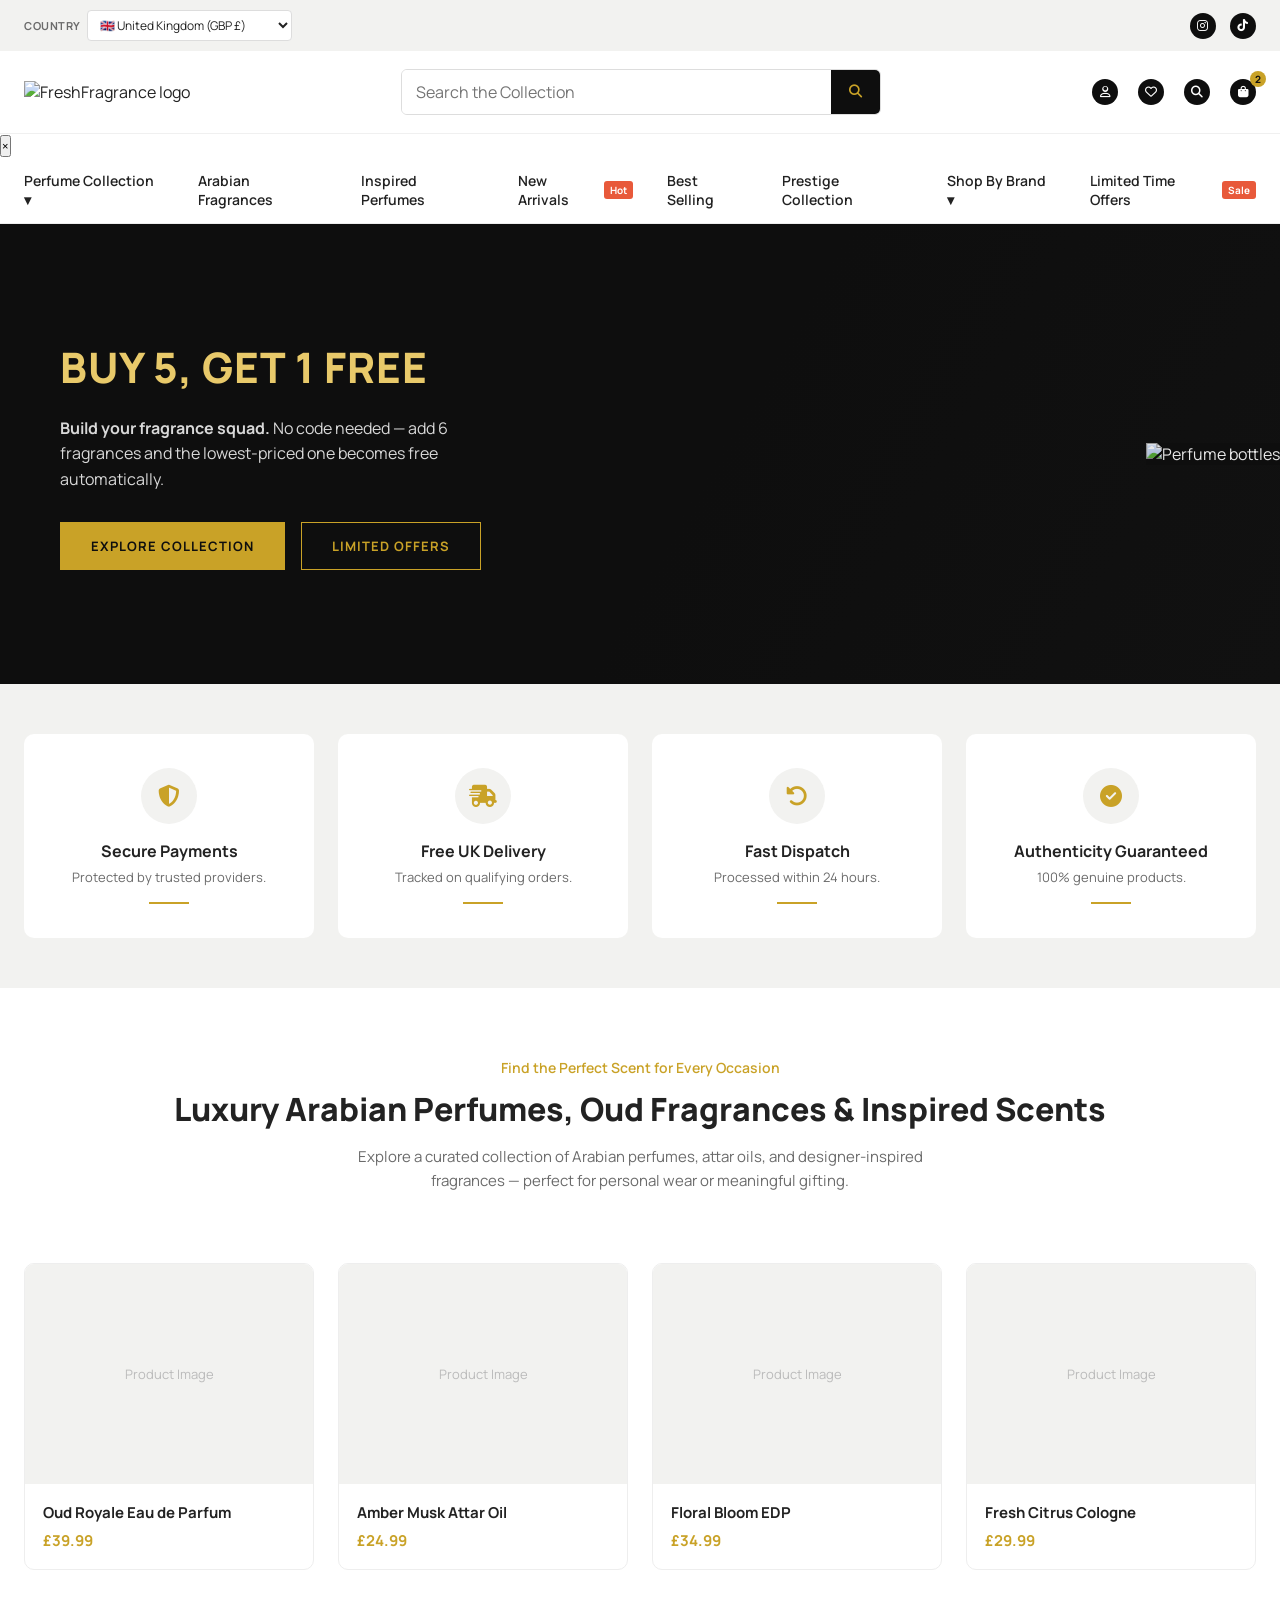
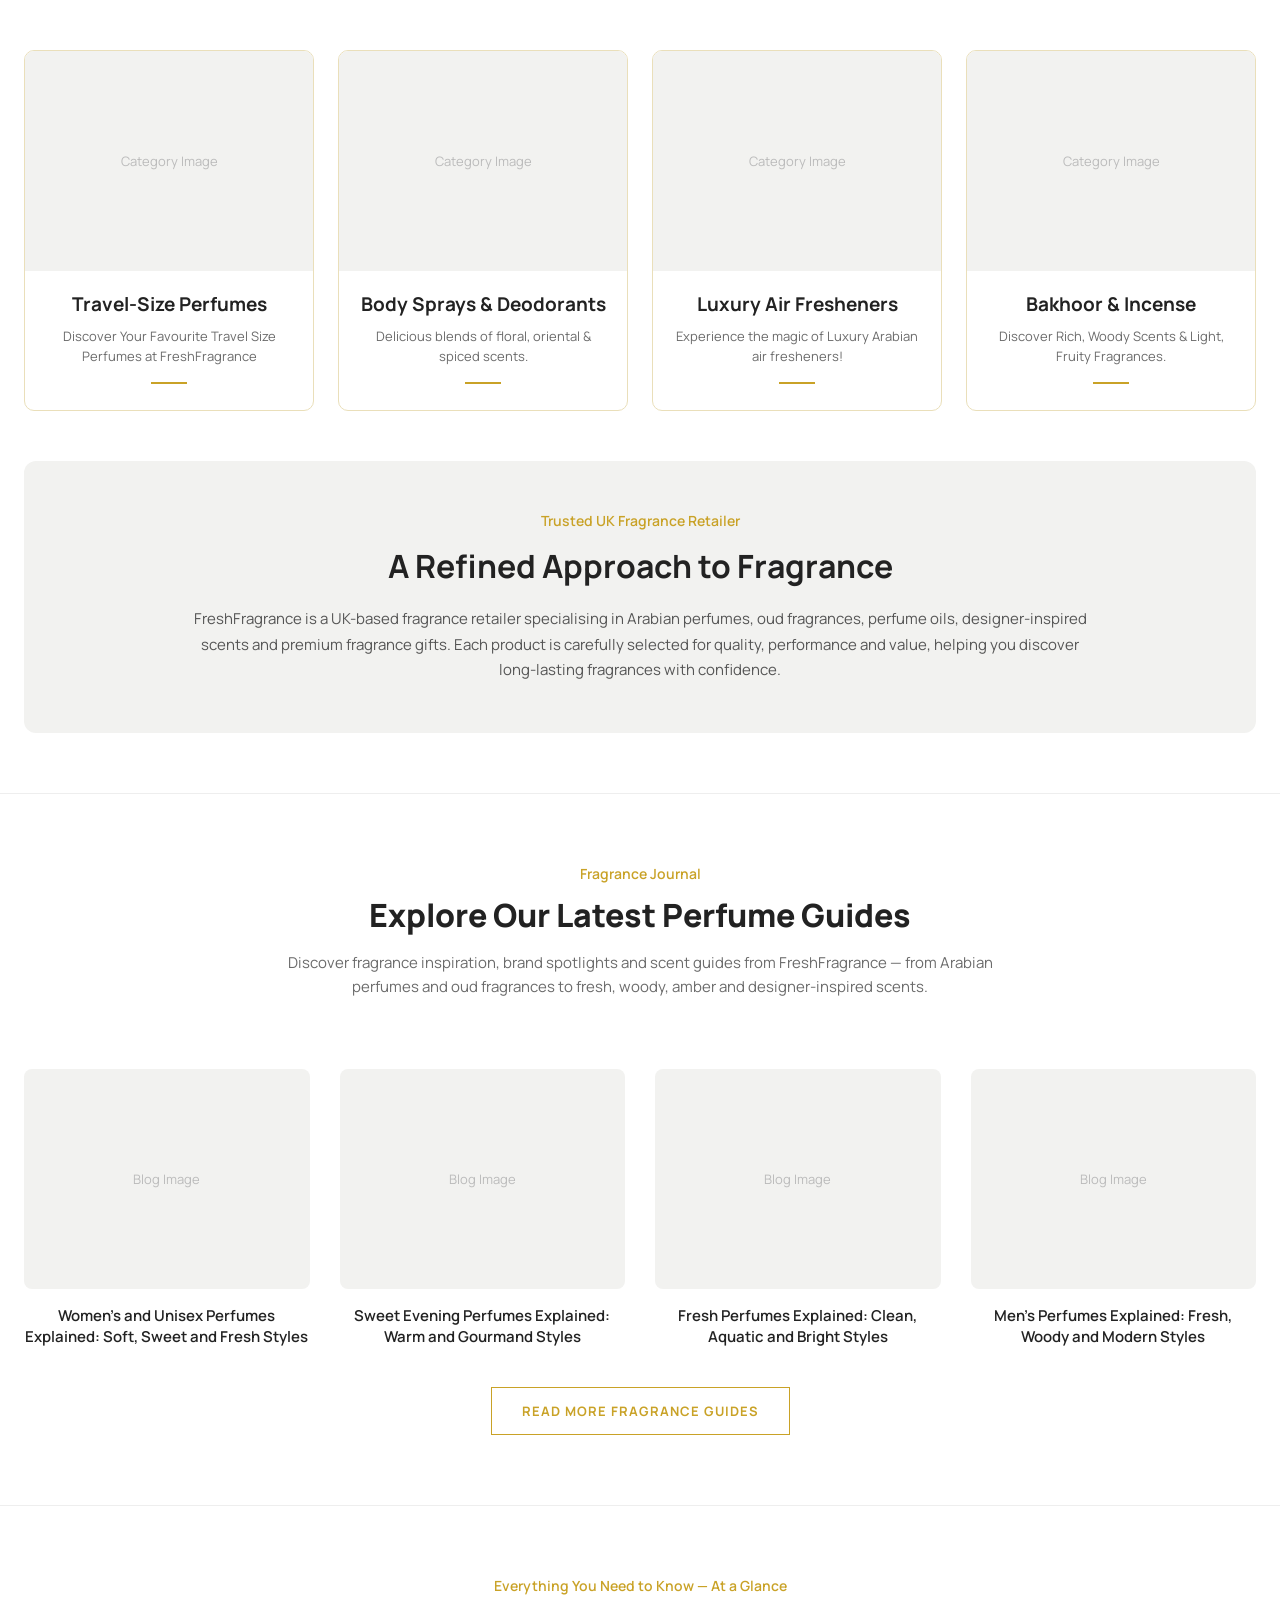
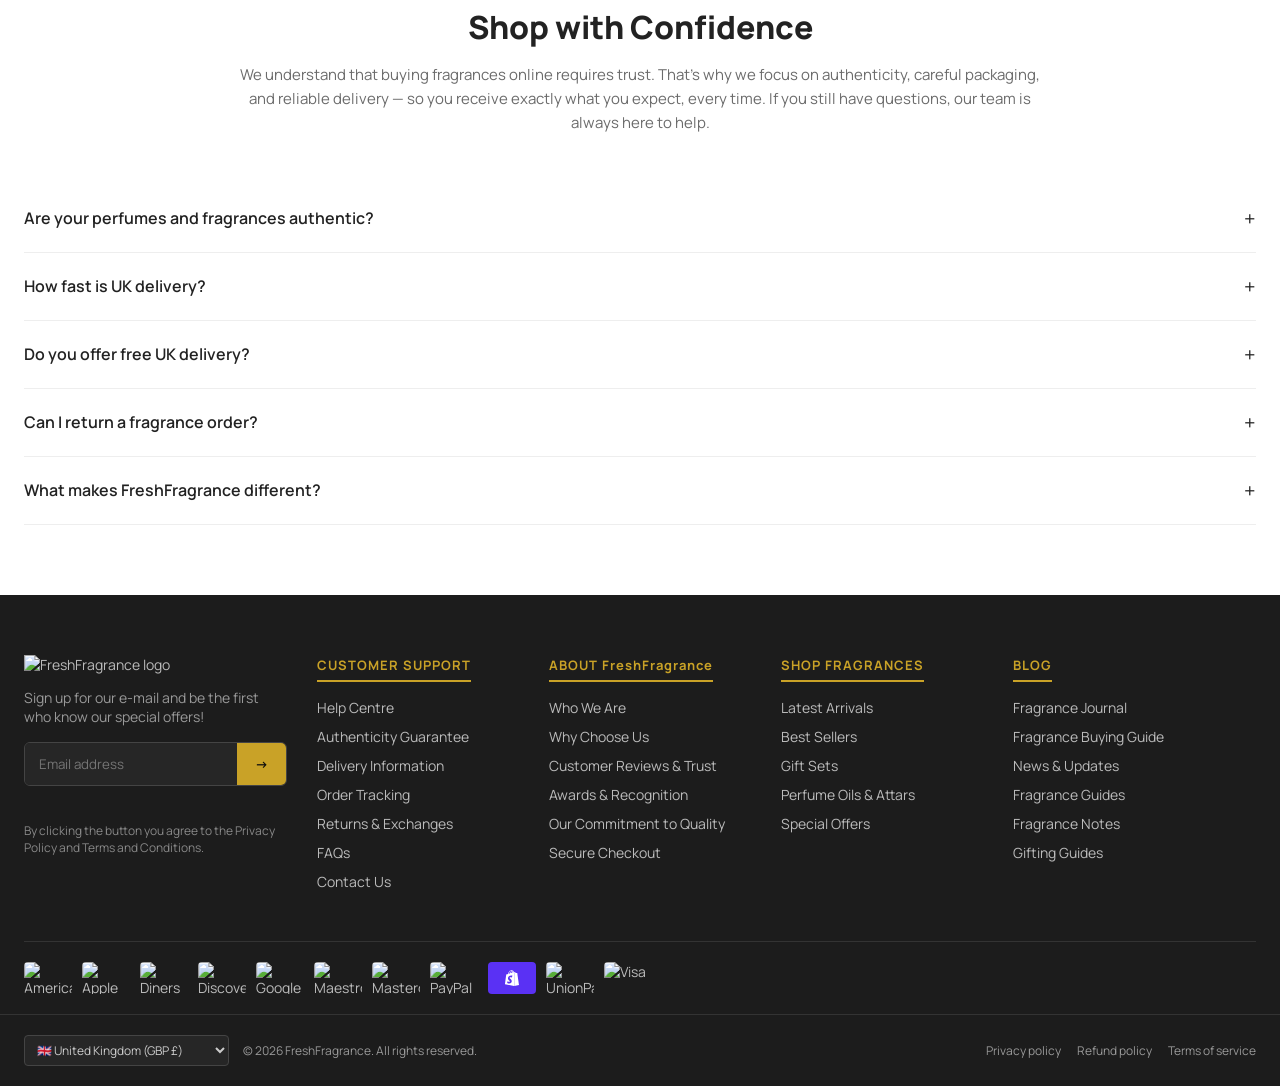
==== index.html @ ebf83e92 "Add files via upload" ====
<!doctype html>
<html lang="en">
    <head>
        <meta charset="UTF-8" />
        <meta name="viewport" content="width=device-width, initial-scale=1.0, maximum-scale=1.0, user-scalable=no" />
        <title>FreshFragrance | Luxury Perfumes</title>
        <link rel="preconnect" href="https://fonts.googleapis.com" />
        <link
            href="https://fonts.googleapis.com/css2?family=Manrope:wght@400;500;600;700;800&display=swap"
            rel="stylesheet"
        />
        <link rel="stylesheet" href="https://cdnjs.cloudflare.com/ajax/libs/font-awesome/6.5.2/css/all.min.css" />
        <style>
            :root {
                --gold: #c9a227;
                --gold-light: #e8c96a;
                --black: #0e0e0e;
                --dark: #1a1a1a;
                --grey-bg: #f2f2f0;
                --text-dark: #222;
                --text-muted: #6b6b6b;
                --white: #ffffff;
            }

            * {
                box-sizing: border-box;
                margin: 0;
                padding: 0;
            }

            html {
                scroll-behavior: smooth;
            }
            body {
                font-family: "Manrope", sans-serif;
                color: var(--text-dark);
                background: var(--white);
                overflow-x: hidden;
                opacity: 0;
                transition: opacity 0.35s ease;
            }
            body.page-loaded {
                opacity: 1;
            }

            a {
                text-decoration: none;
                color: inherit;
            }
            ul {
                list-style: none;
            }
            img {
                max-width: 100%;
                display: block;
            }
            button {
                font-family: inherit;
                cursor: pointer;
            }

            .container {
                max-width: 1300px;
                margin: 0 auto;
                padding: 0 24px;
            }

            .topbar {
                background: var(--grey-bg);
                font-size: 12px;
                letter-spacing: 0.5px;
                color: var(--text-muted);
            }
            .topbar-inner {
                display: flex;
                justify-content: space-between;
                align-items: center;
                padding: 10px 24px;
                max-width: 1300px;
                margin: 0 auto;
                gap: 16px;
                flex-wrap: wrap;
            }
            .topbar-left,
            .topbar-right {
                display: flex;
                align-items: center;
                gap: 16px;
            }
            .select-wrap {
                position: relative;
                display: flex;
                align-items: center;
                gap: 6px;
            }
            .select-wrap span.label {
                font-weight: 700;
                letter-spacing: 0.5px;
                color: var(--text-muted);
                font-size: 11px;
            }
            .topbar select {
                background: var(--white);
                border: 1px solid #ddd;
                border-radius: 4px;
                color: var(--text-dark);
                font-family: inherit;
                font-size: 12px;
                padding: 5px 8px;
                cursor: pointer;
            }
            .social-icons {
                display: flex;
                gap: 14px;
            }
            .social-icons span {
                width: 26px;
                height: 26px;
                border-radius: 50%;
                background: var(--black);
                color: var(--white);
                display: flex;
                align-items: center;
                justify-content: center;
                font-size: 12px;
            }

            header {
                border-bottom: 1px solid #eee;
                background: var(--white);
                position: relative;
                z-index: 50;
            }
            .header-inner {
                display: flex;
                align-items: center;
                justify-content: space-between;
                padding: 18px 24px;
                max-width: 1300px;
                margin: 0 auto;
                gap: 20px;
            }
            .logo {
                display: inline-flex;
                align-items: center;
                gap: 12px;
                text-decoration: none;
            }
            .logo img {
                max-height: 52px;
                width: auto;
                display: block;
            }
            .logo span {
                font-size: 11px;
                letter-spacing: 4px;
                color: var(--gold);
                font-weight: 600;
                margin-top: 4px;
            }

            .search-bar {
                flex: 1;
                max-width: 480px;
                display: flex;
                align-items: center;
                border: 1px solid #ddd;
                border-radius: 6px;
                overflow: hidden;
                transition:
                    box-shadow 0.25s ease,
                    border-color 0.25s ease;
            }
            .search-bar:hover,
            .search-bar:focus-within {
                box-shadow: 0 14px 32px rgba(0, 0, 0, 0.08);
                border-color: rgba(201, 162, 39, 0.3);
            }
            .search-bar input {
                flex: 1;
                border: none;
                outline: none;
                padding: 11px 14px;
                font-family: inherit;
                font-size: 16px;
                transition:
                    background 0.25s ease,
                    color 0.25s ease;
            }
            .search-bar button {
                background: var(--black);
                border: none;
                color: var(--gold);
                padding: 0 18px;
                display: flex;
                align-items: center;
                justify-content: center;
                align-self: stretch;
                transition:
                    background 0.2s ease,
                    transform 0.2s ease;
            }
            .search-bar button:hover {
                background: #262626;
                transform: translateY(-1px);
            }

            .header-icons {
                display: flex;
                align-items: center;
                gap: 20px;
                font-size: 18px;
            }

            .icon-search-mobile {
                display: none;
            }
            .mobile-tabbar {
                display: none;
            }
            .header-icons a {
                position: relative;
            }
            .cart-count {
                position: absolute;
                top: -8px;
                right: -10px;
                background: var(--gold);
                color: var(--black);
                font-size: 10px;
                font-weight: 700;
                width: 16px;
                height: 16px;
                border-radius: 50%;
                display: flex;
                align-items: center;
                justify-content: center;
            }

            .menu-toggle {
                display: none;
                background: none;
                border: none;
                font-size: 24px;
            }

            nav.main-nav {
                border-top: 1px solid #f0f0f0;
                position: relative;
            }
            .nav-inner {
                display: flex;
                justify-content: center;
                gap: 34px;
                padding: 14px 24px;
                max-width: 1300px;
                margin: 0 auto;
                font-size: 14px;
                font-weight: 600;
            }
            .nav-inner li {
                position: relative;
            }
            .nav-inner a {
                display: flex;
                align-items: center;
                gap: 4px;
                color: var(--text-dark);
                transition: color 0.2s;
            }
            .nav-inner a:hover,
            .nav-inner li.active > a {
                color: var(--gold);
            }
            .badge {
                background: #e8593a;
                color: #fff;
                font-size: 10px;
                padding: 2px 6px;
                border-radius: 3px;
                font-weight: 700;
            }

            .mega-menu {
                position: absolute;
                top: 100%;
                left: 50%;
                transform: translateX(-50%) translateY(10px);
                background: var(--white);
                box-shadow: 0 20px 40px rgba(0, 0, 0, 0.12);
                padding: 36px 40px;
                gap: 60px;
                width: 800px;
                max-width: 90vw;
                z-index: 100;
                opacity: 0;
                visibility: hidden;
                pointer-events: none;
                transition:
                    opacity 0.25s ease,
                    transform 0.25s ease,
                    visibility 0.25s ease;
                display: flex;
            }
            .has-mega:hover .mega-menu {
                opacity: 1;
                visibility: visible;
                pointer-events: auto;
                transform: translateX(-50%) translateY(0);
            }
            .mega-col h4 {
                font-size: 12px;
                letter-spacing: 1px;
                color: var(--gold);
                margin-bottom: 14px;
                border-bottom: 2px solid var(--gold);
                display: inline-block;
                padding-bottom: 6px;
            }
            .mega-col li {
                margin-bottom: 10px;
            }
            .mega-col a {
                font-weight: 500;
                font-size: 14px;
                color: var(--text-dark);
            }
            .mega-col a:hover {
                color: var(--gold);
            }

            .hero {
                background: linear-gradient(120deg, var(--black) 55%, #111 100%);
                color: var(--white);
                display: flex;
                align-items: center;
                justify-content: space-between;
                overflow: hidden;
                min-height: 460px;
            }
            .hero-content {
                padding: 60px;
                max-width: 560px;
            }
            .hero-content h1 {
                font-size: 42px;
                font-weight: 800;
                color: var(--gold-light);
                margin-bottom: 20px;
                letter-spacing: 1px;
            }
            .hero-content p {
                font-size: 16px;
                color: #d8d8d8;
                margin-bottom: 30px;
                line-height: 1.6;
            }
            .hero-buttons {
                display: flex;
                gap: 16px;
                flex-wrap: wrap;
            }
            .btn {
                padding: 14px 30px;
                border: 1px solid var(--gold);
                color: var(--gold);
                font-weight: 700;
                font-size: 13px;
                letter-spacing: 1px;
                background: transparent;
                transition: all 0.25s;
            }
            .btn:hover {
                background: var(--gold);
                color: var(--black);
            }
            .btn.filled {
                background: var(--gold);
                color: var(--black);
            }
            .btn.filled:hover {
                background: var(--gold-light);
            }

            .hero-image {
                height: 100%;
                max-width: 50%;
                background: var(--black);
            }
            .hero-image img {
                height: 100%;
                width: 100%;
                object-fit: cover;
                opacity: 0.9;
                transition:
                    transform 0.45s ease,
                    opacity 0.35s ease,
                    filter 0.35s ease;
            }
            .hero-image:hover img {
                transform: scale(1.03);
                opacity: 1;
                filter: saturate(1.05);
            }

            .reveal-item {
                opacity: 0;
                transform: translateY(18px);
                transition:
                    opacity 0.6s ease,
                    transform 0.6s ease;
            }
            .reveal-item.reveal-visible {
                opacity: 1;
                transform: translateY(0);
            }

            .features {
                background: var(--grey-bg);
                padding: 50px 0;
            }
            .features-grid {
                display: grid;
                grid-template-columns: repeat(4, 1fr);
                gap: 24px;
            }
            .feature-card {
                background: var(--white);
                border-radius: 10px;
                text-align: center;
                padding: 34px 20px;
            }
            .feature-icon {
                width: 56px;
                height: 56px;
                border-radius: 50%;
                background: var(--grey-bg);
                display: flex;
                align-items: center;
                justify-content: center;
                margin: 0 auto 16px;
                font-size: 22px;
                color: var(--gold);
            }
            .feature-card h3 {
                font-size: 16px;
                margin-bottom: 6px;
                font-weight: 700;
            }
            .feature-card p {
                font-size: 13px;
                color: var(--text-muted);
            }
            .feature-line {
                width: 40px;
                height: 2px;
                background: var(--gold);
                margin: 16px auto 0;
            }

            .collection-intro {
                text-align: center;
                padding: 70px 24px 30px;
            }
            .collection-intro .eyebrow {
                color: var(--gold);
                font-weight: 600;
                font-size: 14px;
                margin-bottom: 10px;
                display: block;
            }
            .collection-intro h2 {
                font-size: 32px;
                font-weight: 800;
                margin-bottom: 14px;
            }
            .collection-intro p {
                color: var(--text-muted);
                max-width: 600px;
                margin: 0 auto;
                font-size: 15px;
                line-height: 1.6;
            }

            .product-grid {
                display: grid;
                grid-template-columns: repeat(4, 1fr);
                gap: 24px;
                padding: 40px 24px 80px;
                max-width: 1300px;
                margin: 0 auto;
            }
            .product-card {
                border: 1px solid #eee;
                border-radius: 10px;
                overflow: hidden;
                transition: box-shadow 0.25s;
            }
            .product-card:hover {
                box-shadow: 0 10px 30px rgba(0, 0, 0, 0.08);
            }
            .product-img {
                background: var(--grey-bg);
                height: 220px;
                display: flex;
                align-items: center;
                justify-content: center;
                color: #bbb;
                font-size: 13px;
            }
            .product-info {
                padding: 18px;
            }
            .product-info h4 {
                font-size: 15px;
                margin-bottom: 6px;
            }
            .product-price {
                color: var(--gold);
                font-weight: 700;
                font-size: 15px;
            }

            .category-grid {
                display: grid;
                grid-template-columns: repeat(4, 1fr);
                gap: 24px;
                padding: 0 24px 50px;
                max-width: 1300px;
                margin: 0 auto;
            }
            .category-card {
                border: 1px solid #eadfba;
                border-radius: 10px;
                overflow: hidden;
                text-align: center;
                padding-bottom: 26px;
                transition: box-shadow 0.25s;
            }
            .category-card:hover {
                box-shadow: 0 10px 30px rgba(0, 0, 0, 0.08);
            }
            .category-img {
                background: var(--grey-bg);
                height: 220px;
                display: flex;
                align-items: center;
                justify-content: center;
                color: #bbb;
                font-size: 13px;
                margin-bottom: 20px;
            }
            .category-card h3 {
                font-size: 19px;
                margin-bottom: 10px;
            }
            .category-card p {
                font-size: 13px;
                color: var(--text-muted);
                padding: 0 20px;
                line-height: 1.5;
            }
            .category-line {
                width: 36px;
                height: 2px;
                background: var(--gold);
                margin: 16px auto 0;
            }

            .refined {
                background: var(--grey-bg);
                border-radius: 12px;
                text-align: center;
                padding: 50px 40px;
                max-width: 1300px;
                margin: 0 auto 60px;
            }
            .refined .eyebrow {
                color: var(--gold);
                font-weight: 600;
                font-size: 14px;
                margin-bottom: 14px;
                display: block;
            }
            .refined h2 {
                font-size: 32px;
                font-weight: 700;
                margin-bottom: 18px;
            }
            .refined p {
                max-width: 900px;
                margin: 0 auto;
                color: #555;
                line-height: 1.7;
                font-size: 15px;
            }

            .journal {
                text-align: center;
                padding: 70px 24px 30px;
                border-top: 1px solid #eee;
            }
            .journal .eyebrow {
                color: var(--gold);
                font-weight: 600;
                font-size: 14px;
                margin-bottom: 10px;
                display: block;
            }
            .journal h2 {
                font-size: 32px;
                font-weight: 800;
                margin-bottom: 14px;
            }
            .journal > p {
                color: var(--text-muted);
                max-width: 750px;
                margin: 0 auto 40px;
                font-size: 15px;
                line-height: 1.6;
            }

            .journal-grid {
                display: grid;
                grid-template-columns: repeat(4, 1fr);
                gap: 30px;
                max-width: 1300px;
                margin: 0 auto;
                padding: 0 24px 20px;
            }
            .journal-card {
                text-align: center;
            }
            .journal-img {
                background: var(--grey-bg);
                height: 220px;
                border-radius: 8px;
                display: flex;
                align-items: center;
                justify-content: center;
                color: #bbb;
                font-size: 13px;
                margin-bottom: 16px;
            }
            .journal-card h4 {
                font-size: 15px;
                font-weight: 600;
                line-height: 1.4;
            }

            .journal-cta {
                text-align: center;
                padding: 20px 24px 70px;
            }

            .confidence {
                text-align: center;
                padding: 70px 24px 20px;
                border-top: 1px solid #eee;
            }
            .confidence .eyebrow {
                color: var(--gold);
                font-weight: 600;
                font-size: 14px;
                margin-bottom: 10px;
                display: block;
            }
            .confidence h2 {
                font-size: 32px;
                font-weight: 800;
                margin-bottom: 14px;
            }
            .confidence > p {
                color: var(--text-muted);
                max-width: 800px;
                margin: 0 auto 30px;
                font-size: 15px;
                line-height: 1.6;
            }

            .faq {
                max-width: 1300px;
                margin: 0 auto;
                padding: 0 24px 70px;
            }
            .faq-item {
                border-bottom: 1px solid #eee;
            }
            .faq-question {
                width: 100%;
                background: none;
                border: none;
                text-align: left;
                padding: 20px 0;
                font-size: 16px;
                font-weight: 600;
                display: flex;
                justify-content: space-between;
                align-items: center;
                color: var(--text-dark);
            }
            .faq-item.open .faq-question {
                color: var(--gold);
            }
            .faq-question .icon {
                font-size: 20px;
                font-weight: 400;
                transition: transform 0.2s;
            }
            .faq-item.open .faq-question .icon {
                transform: rotate(45deg);
            }
            .faq-answer {
                max-height: 0;
                overflow: hidden;
                transition: max-height 0.3s ease;
                font-size: 14px;
                color: #555;
                line-height: 1.6;
            }
            .faq-answer p {
                padding-bottom: 20px;
            }

            footer {
                background: #1c1c1c;
                color: #bbb;
                padding: 60px 0 0;
                font-size: 14px;
            }
            .footer-grid {
                display: grid;
                grid-template-columns: 1.3fr 1fr 1fr 1fr 1.2fr;
                gap: 30px;
                padding-bottom: 40px;
            }
            .footer-grid h4 {
                color: var(--gold);
                font-size: 13px;
                margin-bottom: 16px;
                letter-spacing: 1px;
                border-bottom: 2px solid var(--gold);
                display: inline-block;
                padding-bottom: 6px;
            }
            .footer-grid li {
                margin-bottom: 10px;
            }
            .footer-grid a:hover {
                color: var(--gold-light);
            }

            .newsletter-form {
                display: flex;
                border: 1px solid #444;
                border-radius: 6px;
                overflow: hidden;
                margin: 16px 0 10px;
            }
            .newsletter-form input {
                flex: 1;
                border: none;
                background: #262626;
                color: #fff;
                padding: 12px 14px;
                font-family: inherit;
                outline: none;
            }
            .newsletter-form button {
                background: var(--gold);
                border: none;
                color: var(--black);
                padding: 0 18px;
                font-weight: 700;
            }
            .newsletter-msg {
                font-size: 12px;
                min-height: 16px;
                margin-bottom: 10px;
            }
            .newsletter-msg.success {
                color: #7ed08a;
            }
            .newsletter-msg.error {
                color: #e8593a;
            }
            .footer-fine {
                font-size: 12px;
                color: #888;
            }
            .footer-fine a {
                color: #aaa;
            }

            .payment-row {
                display: flex;
                gap: 10px;
                flex-wrap: wrap;
                padding: 20px 0;
                border-top: 1px solid #333;
            }
            .pay-chip {
                width: 52px;
                height: 34px;
                border-radius: 6px;
                display: flex;
                align-items: center;
                justify-content: center;
                font-size: 18px;
                font-weight: 800;
                overflow: hidden;
                position: relative;
                transition: transform 0.2s ease;
            }
            .pay-chip:hover {
                transform: translateY(-2px);
            }
            .unionpay-chip {
                font-size: 9px;
                font-weight: 800;
                color: #00447c;
                letter-spacing: 0.3px;
            }
            .shop-chip {
                font-size: 9px;
                color: #fff;
                font-weight: 700;
                flex-direction: column;
                gap: 1px;
            }
            .shop-chip::after {
                content: "shop";
                font-size: 8px;
                color: #fff;
            }
            .maestro-chip {
                position: relative;
            }
            .maestro-chip::before,
            .maestro-chip::after {
                content: "";
                position: absolute;
                width: 18px;
                height: 18px;
                border-radius: 50%;
            }
            .maestro-chip::before {
                background: #eb001b;
                left: 13px;
            }
            .maestro-chip::after {
                background: #0099df;
                left: 21px;
                mix-blend-mode: multiply;
            }

            .footer-bottom {
                border-top: 1px solid #333;
                padding: 20px 24px;
                display: flex;
                flex-wrap: wrap;
                gap: 16px;
                justify-content: space-between;
                align-items: center;
                font-size: 12px;
                color: #999;
            }
            .footer-bottom-left {
                display: flex;
                gap: 14px;
                align-items: center;
                flex-wrap: wrap;
            }
            .footer-bottom select {
                background: #262626;
                color: #ccc;
                border: 1px solid #444;
                border-radius: 4px;
                padding: 5px 8px;
                font-family: inherit;
                font-size: 12px;
            }
            .footer-bottom-right {
                display: flex;
                gap: 16px;
                flex-wrap: wrap;
            }

            @media (max-width: 960px) {
                .features-grid {
                    grid-template-columns: repeat(2, 1fr);
                }
                .product-grid,
                .category-grid,
                .journal-grid {
                    grid-template-columns: repeat(2, 1fr);
                }
                .footer-grid {
                    grid-template-columns: repeat(2, 1fr);
                }
                .hero {
                    flex-direction: column;
                    min-height: auto;
                }
                .hero-content {
                    padding: 40px 24px;
                    max-width: 100%;
                }
                .hero-image {
                    max-width: 100%;
                    width: 100%;
                }
                .hero-image img {
                    height: 260px;
                }
            }

            @media (max-width: 1150px) {
                .nav-inner {
                    display: none;
                }
                .menu-toggle {
                    display: block;
                    position: relative;
                    z-index: 160;
                }
                .mega-menu {
                    display: none !important;
                }

                nav.main-nav {
                    position: fixed;
                    inset: 0;
                    z-index: 150;
                    background: rgba(255, 255, 255, 0.98);
                    backdrop-filter: blur(14px);
                    border-top: none;
                    opacity: 0;
                    visibility: hidden;
                    pointer-events: none;
                    transform: translateX(100%);
                    transition: opacity 0.25s ease, transform 0.25s ease, visibility 0.25s ease;
                    overflow-y: auto;
                    max-height: 100vh;
                }
                nav.main-nav.open {
                    opacity: 1;
                    visibility: visible;
                    pointer-events: auto;
                    transform: translateX(0);
                }
                body.nav-open .menu-toggle {
                    display: none;
                }

                .nav-close {
                    display: flex;
                    position: absolute;
                    top: 20px;
                    right: 20px;
                    width: 44px;
                    height: 44px;
                    border: 1px solid rgba(0, 0, 0, 0.12);
                    border-radius: 50%;
                    align-items: center;
                    justify-content: center;
                    background: var(--white);
                    font-size: 18px;
                    color: var(--text-dark);
                    cursor: pointer;
                    z-index: 160;
                    transition: transform 0.2s ease, box-shadow 0.2s ease;
                }
                .nav-close:hover {
                    transform: scale(1.05);
                    box-shadow: 0 10px 24px rgba(0, 0, 0, 0.08);
                }

                nav.main-nav.open .nav-inner {
                    display: flex;
                    flex-direction: column;
                    gap: 0;
                    text-align: left;
                    min-height: 100%;
                    padding: 80px 20px 20px;
                }
                nav.main-nav.open .nav-inner li {
                    width: 100%;
                    border-bottom: 1px solid #f0f0f0;
                    padding: 16px 0;
                }
                nav.main-nav.open .nav-inner a {
                    width: 100%;
                    padding: 14px 0;
                }
                nav.main-nav.open .has-mega.open .mega-menu {
                    display: flex !important;
                    position: static;
                    transform: none;
                    width: 100%;
                    max-width: 100%;
                    box-shadow: none;
                    padding: 10px 20px 24px;
                    flex-direction: column;
                    gap: 24px;
                }
            }

            @media (max-width: 768px) {
                .topbar {
                    display: none;
                }
                .search-bar {
                    display: none;
                }
                .nav-inner {
                    display: none;
                }
                .mega-menu {
                    display: none !important;
                }

                nav.main-nav.open .nav-inner {
                    display: flex;
                    flex-direction: column;
                    gap: 0;
                    text-align: left;
                }
                nav.main-nav.open .nav-inner li {
                    width: 100%;
                    border-bottom: 1px solid #f0f0f0;
                    padding: 12px 0;
                }
                .hero-content h1 {
                    font-size: 30px;
                }

                .menu-toggle {
                    order: -1;
                    flex: 1;
                    display: flex;
                    justify-content: flex-start;
                }
                .logo {
                    order: 0;
                    text-align: center;
                }
                .header-icons {
                    order: 1;
                    flex: 1;
                    justify-content: flex-end;
                }
                .icon-account,
                .icon-wishlist,
                .icon-cart {
                    display: none;
                }
                .icon-search-mobile {
                    display: inline-flex;
                }

                body {
                    padding-bottom: 0;
                }
                .tab-item {
                    flex: 1;
                    display: flex;
                    flex-direction: column;
                    align-items: center;
                    gap: 4px;
                    font-size: 10px;
                    font-weight: 600;
                    color: var(--text-muted);
                }
                .tab-item i {
                    font-size: 18px;
                }
                .tab-item.active {
                    color: var(--gold);
                }
            }

            @media (max-width: 520px) {
                body {
                    padding-bottom: 94px;
                }
                .mobile-tabbar {
                    display: flex;
                    position: fixed;
                    left: 0;
                    right: 0;
                    bottom: 0;
                    z-index: 200;
                    background: var(--white);
                    border-top: 1px solid #eee;
                    padding: 8px 0 calc(8px + env(safe-area-inset-bottom));
                    box-shadow: 0 -4px 16px rgba(0, 0, 0, 0.06);
                }
                .tab-item {
                    flex: 1;
                    display: flex;
                    flex-direction: column;
                    align-items: center;
                    gap: 4px;
                    font-size: 10px;
                    font-weight: 600;
                    color: var(--text-muted);
                }
                .tab-item i {
                    font-size: 18px;
                }
                .tab-item.active {
                    color: var(--gold);
                }
                .features-grid,
                .product-grid,
                .category-grid,
                .journal-grid,
                .footer-grid {
                    grid-template-columns: 1fr;
                }
                .hero-buttons {
                    flex-direction: column;
                }
                .btn {
                    width: 100%;
                    text-align: center;
                }
                .footer-bottom {
                    flex-direction: column;
                    align-items: flex-start;
                }
            }

            .btn {
                transition:
                    all 0.25s ease,
                    transform 0.15s ease;
            }
            .btn:hover {
                transform: translateY(-2px);
            }
            .btn:active {
                transform: translateY(0) scale(0.97);
            }

            .product-card,
            .category-card,
            .feature-card {
                transition:
                    transform 0.3s ease,
                    box-shadow 0.3s ease;
            }
            .product-card:hover,
            .category-card:hover {
                transform: translateY(-6px);
                box-shadow: 0 16px 34px rgba(0, 0, 0, 0.1);
            }
            .feature-card:hover {
                transform: translateY(-4px);
            }
            .feature-icon {
                transition:
                    transform 0.3s ease,
                    background 0.3s ease;
            }
            .feature-card:hover .feature-icon {
                transform: scale(1.1);
                background: #f5ecd2;
            }

            .product-img,
            .category-img,
            .journal-img {
                transition: filter 0.3s ease;
                overflow: hidden;
            }
            .product-card:hover .product-img,
            .category-card:hover .category-img,
            .journal-card:hover .journal-img {
                filter: brightness(0.97);
            }

            .nav-inner a {
                position: relative;
            }
            .nav-inner a::after {
                content: "";
                position: absolute;
                left: 0;
                bottom: -6px;
                width: 0;
                height: 2px;
                background: var(--gold);
                transition: width 0.25s ease;
            }
            .nav-inner a:hover::after {
                width: 100%;
            }

            .header-icons a,
            .social-icons a,
            .mobile-tabbar .tab-item {
                width: 26px;
                height: 26px;
                border-radius: 50%;
                background: var(--black);
                color: var(--white);
                display: flex;
                align-items: center;
                justify-content: center;
                font-size: 12px;
                transition: transform 0.2s ease, background 0.2s ease, color 0.2s ease, box-shadow 0.2s ease;
            }
            .mobile-tabbar .tab-item {
                width: auto;
                min-width: 54px;
                padding: 8px 10px;
                border-radius: 999px;
                background: rgba(0, 0, 0, 0.06);
                color: var(--text-muted);
                font-size: 11px;
                flex-direction: column;
            }
            .mobile-tabbar .tab-item i {
                transition: transform 0.2s ease;
            }
            .mobile-tabbar .tab-item:hover {
                transform: translateY(-2px) scale(1.03);
                background: var(--gold);
                color: var(--black);
                box-shadow: 0 12px 24px rgba(0, 0, 0, 0.12);
            }
            .mobile-tabbar .tab-item:hover i {
                transform: scale(1.1);
            }
            .mobile-tabbar .tab-item.active {
                background: var(--gold);
                color: var(--black);
            }
            .header-icons a:hover {
                transform: translateY(-2px) scale(1.05);
                background: var(--gold);
                color: var(--black);
                box-shadow: 0 8px 20px rgba(0, 0, 0, 0.12);
            }
            .social-icons a:hover {
                background: var(--gold);
                transform: scale(1.08);
            }
            .logo {
                transition: opacity 0.2s ease;
            }
            .logo:hover {
                opacity: 0.8;
            }

            .topbar select,
            .footer-bottom select {
                transition: border-color 0.2s ease;
            }
            .topbar select:hover,
            .footer-bottom select:hover {
                border-color: var(--gold);
            }

            body > *:not(.topbar) {
                transition: opacity 0.25s ease;
            }
            body.ff-updating > *:not(.topbar) {
                opacity: 0.35;
            }

            @keyframes pricePulse {
                0% {
                    transform: scale(1);
                }
                50% {
                    transform: scale(1.15);
                    color: var(--gold-light);
                }
                100% {
                    transform: scale(1);
                }
            }
            .product-price.ff-pulse {
                animation: pricePulse 0.45s ease;
            }
        </style>
    </head>
    <body>
        <div class="topbar">
            <div class="topbar-inner">
                <div class="topbar-left">
                    <div class="select-wrap">
                        <span class="label" data-i18n="topbar.country">COUNTRY</span>
                        <select id="countrySelect" aria-label="Select country and currency">
                            <option value="GB">🇬🇧 United Kingdom (GBP £)</option>
                            <option value="US">🇺🇸 United States (USD $)</option>
                            <option value="AE">🇦🇪 United Arab Emirates (AED)</option>
                            <option value="FR">🇫🇷 France (EUR €)</option>
                        </select>
                    </div>
                </div>
                <div class="topbar-right">
                    <div class="social-icons">
                        <a
                            href="https://www.instagram.com/freshfragrancee/"
                            target="_blank"
                            rel="noopener noreferrer"
                            aria-label="Instagram"
                            ><i class="fa-brands fa-instagram"></i
                        ></a>
                        <a
                            href="https://www.tiktok.com/@fresh_fragrance"
                            target="_blank"
                            rel="noopener noreferrer"
                            aria-label="TikTok"
                            ><i class="fa-brands fa-tiktok"></i
                        ></a>
                    </div>
                </div>
            </div>
        </div>

        <header>
            <div class="header-inner">
                <a href="index.html" class="logo">
                    <img src="assets/logo.jpeg" alt="FreshFragrance logo" />
                </a>

                <div class="search-bar">
                    <input
                        type="text"
                        data-i18n-placeholder="header.searchPlaceholder"
                        placeholder="Search the Collection"
                    />
                    <button><i class="fa-solid fa-magnifying-glass"></i></button>
                </div>

                <div class="header-icons">
                    <a href="#" class="icon-account"><i class="fa-regular fa-user"></i></a>
                    <a href="#" class="icon-wishlist"><i class="fa-regular fa-heart"></i></a>
                    <a href="#" class="icon-search-mobile"><i class="fa-solid fa-magnifying-glass"></i></a>
                    <a href="#" class="icon-cart"><i class="fa-solid fa-bag-shopping"></i><span class="cart-count">2</span></a>
                    <button class="menu-toggle" id="menuToggle"><i class="fa-solid fa-bars"></i></button>
                </div>
            </div>

            <nav class="main-nav" id="mainNav">
                <button class="nav-close" type="button" aria-label="Close menu">×</button>
                <ul class="nav-inner">
                    <li class="has-mega">
                        <a href="#" data-i18n="nav.perfumeCollection">Perfume Collection ▾</a>
                        <div class="mega-menu">
                            <div class="mega-col">
                                <h4 data-i18n="nav.shopByType">SHOP BY TYPE</h4>
                                <ul>
                                    <li><a href="#" data-i18n="nav.perfumeSprays">Perfume Sprays</a></li>
                                    <li><a href="#" data-i18n="nav.giftSets">Fragrance Gift Sets</a></li>
                                    <li><a href="#" data-i18n="nav.attars">Perfume Oils & Attars</a></li>
                                    <li><a href="#" data-i18n="nav.bodySprays">Body Sprays & Deodorants</a></li>
                                    <li><a href="#" data-i18n="nav.bakhoor">Bakhoor & Incense</a></li>
                                    <li><a href="#" data-i18n="nav.airFresheners">Luxury Air Fresheners</a></li>
                                </ul>
                            </div>
                            <div class="mega-col">
                                <h4 data-i18n="nav.shopByStyle">SHOP BY STYLE</h4>
                                <ul>
                                    <li><a href="#" data-i18n="nav.oudWoody">Oud & Woody</a></li>
                                    <li><a href="#" data-i18n="nav.floral">Floral</a></li>
                                    <li><a href="#" data-i18n="nav.freshCitrus">Fresh & Citrus</a></li>
                                    <li><a href="#" data-i18n="nav.amberOriental">Amber & Oriental</a></li>
                                    <li><a href="#" data-i18n="nav.sweetGourmand">Sweet & Gourmand</a></li>
                                    <li><a href="#" data-i18n="nav.muskSoft">Musk & Soft</a></li>
                                </ul>
                            </div>
                            <div class="mega-col">
                                <h4 data-i18n="nav.shopByGender">SHOP BY GENDER</h4>
                                <ul>
                                    <li><a href="#" data-i18n="nav.mens">Men's Fragrances</a></li>
                                    <li><a href="#" data-i18n="nav.womens">Women's Fragrances</a></li>
                                    <li><a href="#" data-i18n="nav.unisex">Unisex Fragrances</a></li>
                                </ul>
                            </div>
                        </div>
                    </li>
                    <li><a href="#" data-i18n="nav.arabian">Arabian Fragrances</a></li>
                    <li><a href="#" data-i18n="nav.inspired">Inspired Perfumes</a></li>
                    <li>
                        <a href="#"
                            ><span data-i18n="nav.newArrivals">New Arrivals</span> <span class="badge">Hot</span></a
                        >
                    </li>
                    <li><a href="#" data-i18n="nav.bestSelling">Best Selling</a></li>
                    <li><a href="#" data-i18n="nav.prestige">Prestige Collection</a></li>
                    <li class="has-mega">
                        <a href="#" data-i18n="nav.shopByBrand">Shop By Brand ▾</a>
                        <div class="mega-menu">
                            <div class="mega-col">
                                <h4 data-i18n="nav.shopByBrand">SHOP BY BRAND</h4>
                                <ul>
                                    <li><a href="#">Arabian Oud</a></li>
                                    <li><a href="#">Maison Alhambra</a></li>
                                    <li><a href="#">Rasasi</a></li>
                                    <li><a href="#">Amouage</a></li>
                                    <li><a href="#">Montale</a></li>
                                    <li><a href="#">Armaf</a></li>
                                </ul>
                            </div>
                        </div>
                    </li>
                    <li>
                        <a href="#"
                            ><span data-i18n="nav.limitedOffers">Limited Time Offers</span>
                            <span class="badge">Sale</span></a
                        >
                    </li>
                </ul>
            </nav>
        </header>

        <section class="hero">
            <div class="hero-content">
                <h1 data-i18n="hero.title">BUY 5, GET 1 FREE</h1>
                <p data-i18n="hero.text">
                    <strong>Build your fragrance squad.</strong> No code needed — add 6 fragrances and the lowest-priced
                    one becomes free automatically.
                </p>
                <div class="hero-buttons">
                    <button class="btn filled" data-i18n="hero.explore">EXPLORE COLLECTION</button>
                    <button class="btn" data-i18n="hero.limited">LIMITED OFFERS</button>
                </div>
            </div>
            <div class="hero-image">
                <img
                    src="https://images.unsplash.com/photo-1541643600914-78b084683601?q=80&w=1200&auto=format&fit=crop"
                    alt="Perfume bottles"
                />
            </div>
        </section>

        <section class="features">
            <div class="container features-grid">
                <div class="feature-card">
                    <div class="feature-icon"><i class="fa-solid fa-shield-halved"></i></div>
                    <h3 data-i18n="features.securePayments">Secure Payments</h3>
                    <p data-i18n="features.securePaymentsDesc">Protected by trusted providers.</p>
                    <div class="feature-line"></div>
                </div>
                <div class="feature-card">
                    <div class="feature-icon"><i class="fa-solid fa-truck-fast"></i></div>
                    <h3 data-i18n="features.freeDelivery">Free UK Delivery</h3>
                    <p data-i18n="features.freeDeliveryDesc">Tracked on qualifying orders.</p>
                    <div class="feature-line"></div>
                </div>
                <div class="feature-card">
                    <div class="feature-icon"><i class="fa-solid fa-rotate-left"></i></div>
                    <h3 data-i18n="features.fastDispatch">Fast Dispatch</h3>
                    <p data-i18n="features.fastDispatchDesc">Processed within 24 hours.</p>
                    <div class="feature-line"></div>
                </div>
                <div class="feature-card">
                    <div class="feature-icon"><i class="fa-solid fa-circle-check"></i></div>
                    <h3 data-i18n="features.authenticity">Authenticity Guaranteed</h3>
                    <p data-i18n="features.authenticityDesc">100% genuine products.</p>
                    <div class="feature-line"></div>
                </div>
            </div>
        </section>

        <section class="collection-intro">
            <span class="eyebrow" data-i18n="collection.eyebrow">Find the Perfect Scent for Every Occasion</span>
            <h2 data-i18n="collection.title">Luxury Arabian Perfumes, Oud Fragrances & Inspired Scents</h2>
            <p data-i18n="collection.text">
                Explore a curated collection of Arabian perfumes, attar oils, and designer-inspired fragrances — perfect
                for personal wear or meaningful gifting.
            </p>
        </section>

        <div class="product-grid">
            <div class="product-card">
                <div class="product-img">Product Image</div>
                <div class="product-info">
                    <h4 data-i18n="product.oud">Oud Royale Eau de Parfum</h4>
                    <span class="product-price" data-price-gbp="39.99">£39.99</span>
                </div>
            </div>
            <div class="product-card">
                <div class="product-img">Product Image</div>
                <div class="product-info">
                    <h4 data-i18n="product.amber">Amber Musk Attar Oil</h4>
                    <span class="product-price" data-price-gbp="24.99">£24.99</span>
                </div>
            </div>
            <div class="product-card">
                <div class="product-img">Product Image</div>
                <div class="product-info">
                    <h4 data-i18n="product.floral">Floral Bloom EDP</h4>
                    <span class="product-price" data-price-gbp="34.99">£34.99</span>
                </div>
            </div>
            <div class="product-card">
                <div class="product-img">Product Image</div>
                <div class="product-info">
                    <h4 data-i18n="product.citrus">Fresh Citrus Cologne</h4>
                    <span class="product-price" data-price-gbp="29.99">£29.99</span>
                </div>
            </div>
        </div>

        <div class="category-grid">
            <div class="category-card">
                <div class="category-img">Category Image</div>
                <h3 data-i18n="cat.travel">Travel-Size Perfumes</h3>
                <p data-i18n="cat.travelDesc">Discover Your Favourite Travel Size Perfumes at FreshFragrance</p>
                <div class="category-line"></div>
            </div>
            <div class="category-card">
                <div class="category-img">Category Image</div>
                <h3 data-i18n="cat.body">Body Sprays & Deodorants</h3>
                <p data-i18n="cat.bodyDesc">Delicious blends of floral, oriental & spiced scents.</p>
                <div class="category-line"></div>
            </div>
            <div class="category-card">
                <div class="category-img">Category Image</div>
                <h3 data-i18n="cat.air">Luxury Air Fresheners</h3>
                <p data-i18n="cat.airDesc">Experience the magic of Luxury Arabian air fresheners!</p>
                <div class="category-line"></div>
            </div>
            <div class="category-card">
                <div class="category-img">Category Image</div>
                <h3 data-i18n="cat.bakhoor">Bakhoor & Incense</h3>
                <p data-i18n="cat.bakhoorDesc">Discover Rich, Woody Scents & Light, Fruity Fragrances.</p>
                <div class="category-line"></div>
            </div>
        </div>

        <div class="container">
            <div class="refined">
                <span class="eyebrow" data-i18n="refined.eyebrow">Trusted UK Fragrance Retailer</span>
                <h2 data-i18n="refined.title">A Refined Approach to Fragrance</h2>
                <p data-i18n="refined.text">
                    FreshFragrance is a UK-based fragrance retailer specialising in Arabian perfumes, oud fragrances,
                    perfume oils, designer-inspired scents and premium fragrance gifts. Each product is carefully
                    selected for quality, performance and value, helping you discover long-lasting fragrances with
                    confidence.
                </p>
            </div>
        </div>

        <section class="journal">
            <span class="eyebrow" data-i18n="journal.eyebrow">Fragrance Journal</span>
            <h2 data-i18n="journal.title">Explore Our Latest Perfume Guides</h2>
            <p data-i18n="journal.text">
                Discover fragrance inspiration, brand spotlights and scent guides from FreshFragrance — from Arabian
                perfumes and oud fragrances to fresh, woody, amber and designer-inspired scents.
            </p>
        </section>

        <div class="journal-grid">
            <div class="journal-card">
                <div class="journal-img">Blog Image</div>
                <h4 data-i18n="journal.card1">Women's and Unisex Perfumes Explained: Soft, Sweet and Fresh Styles</h4>
            </div>
            <div class="journal-card">
                <div class="journal-img">Blog Image</div>
                <h4 data-i18n="journal.card2">Sweet Evening Perfumes Explained: Warm and Gourmand Styles</h4>
            </div>
            <div class="journal-card">
                <div class="journal-img">Blog Image</div>
                <h4 data-i18n="journal.card3">Fresh Perfumes Explained: Clean, Aquatic and Bright Styles</h4>
            </div>
            <div class="journal-card">
                <div class="journal-img">Blog Image</div>
                <h4 data-i18n="journal.card4">Men's Perfumes Explained: Fresh, Woody and Modern Styles</h4>
            </div>
        </div>

        <div class="journal-cta">
            <button class="btn" data-i18n="journal.readMore">READ MORE FRAGRANCE GUIDES</button>
        </div>

        <section class="confidence">
            <span class="eyebrow" data-i18n="confidence.eyebrow">Everything You Need to Know — At a Glance</span>
            <h2 data-i18n="confidence.title">Shop with Confidence</h2>
            <p data-i18n="confidence.text">
                We understand that buying fragrances online requires trust. That's why we focus on authenticity, careful
                packaging, and reliable delivery — so you receive exactly what you expect, every time. If you still have
                questions, our team is always here to help.
            </p>
        </section>

        <div class="faq" id="faqList">
            <div class="faq-item">
                <button class="faq-question">
                    <span data-i18n="faq.q1">Are your perfumes and fragrances authentic?</span>
                    <span class="icon">+</span>
                </button>
                <div class="faq-answer">
                    <p data-i18n="faq.a1">
                        Yes. Every product we sell is 100% genuine and sourced directly from authorised suppliers and
                        brands.
                    </p>
                </div>
            </div>
            <div class="faq-item">
                <button class="faq-question">
                    <span data-i18n="faq.q2">How fast is UK delivery?</span>
                    <span class="icon">+</span>
                </button>
                <div class="faq-answer">
                    <p data-i18n="faq.a2">
                        Most UK orders are dispatched within 24 hours and arrive within 2-3 working days via tracked
                        delivery.
                    </p>
                </div>
            </div>
            <div class="faq-item">
                <button class="faq-question">
                    <span data-i18n="faq.q3">Do you offer free UK delivery?</span>
                    <span class="icon">+</span>
                </button>
                <div class="faq-answer">
                    <p data-i18n="faq.a3">
                        Yes, we offer free UK delivery on qualifying orders over £40. The free delivery option will
                        appear at checkout when your order qualifies.
                    </p>
                </div>
            </div>
            <div class="faq-item">
                <button class="faq-question">
                    <span data-i18n="faq.q4">Can I return a fragrance order?</span>
                    <span class="icon">+</span>
                </button>
                <div class="faq-answer">
                    <p data-i18n="faq.a4">
                        Unopened items can be returned within 30 days of delivery. Please see our Returns & Exchanges
                        page for full details.
                    </p>
                </div>
            </div>
            <div class="faq-item">
                <button class="faq-question">
                    <span data-i18n="faq.q5">What makes FreshFragrance different?</span>
                    <span class="icon">+</span>
                </button>
                <div class="faq-answer">
                    <p data-i18n="faq.a5">
                        We combine authenticity guarantees, curated Arabian and designer-inspired scents, and dedicated
                        customer support in every order.
                    </p>
                </div>
            </div>
        </div>

        <footer>
            <div class="container">
                <div class="footer-grid">
                    <div>
                        <a href="index.html" class="logo">
                            <img src="assets/logo.jpeg" alt="FreshFragrance logo" />
                        </a>
                        <p style="margin: 14px 0 16px; max-width: 280px; color: #999" data-i18n="footer.about">
                            Sign up for our e-mail and be the first who know our special offers!
                        </p>
                        <form class="newsletter-form" id="newsletterForm">
                            <input
                                type="email"
                                id="newsletterEmail"
                                data-i18n-placeholder="footer.emailPlaceholder"
                                placeholder="Email address"
                                required
                            />
                            <button type="submit">→</button>
                        </form>
                        <div class="newsletter-msg" id="newsletterMsg"></div>
                        <p class="footer-fine" data-i18n="footer.consent">
                            By clicking the button you agree to the Privacy Policy and Terms and Conditions.
                        </p>
                    </div>
                    <div>
                        <h4 data-i18n="footer.support">CUSTOMER SUPPORT</h4>
                        <ul>
                            <li><a href="#" data-i18n="footer.helpCentre">Help Centre</a></li>
                            <li><a href="#" data-i18n="footer.authGuarantee">Authenticity Guarantee</a></li>
                            <li><a href="#" data-i18n="footer.deliveryInfo">Delivery Information</a></li>
                            <li><a href="#" data-i18n="footer.orderTracking">Order Tracking</a></li>
                            <li><a href="#" data-i18n="footer.returns">Returns & Exchanges</a></li>
                            <li><a href="#" data-i18n="footer.faqs">FAQs</a></li>
                            <li><a href="#" data-i18n="footer.contact">Contact Us</a></li>
                        </ul>
                    </div>
                    <div>
                        <h4 data-i18n="footer.about2">ABOUT FreshFragrance</h4>
                        <ul>
                            <li><a href="#" data-i18n="footer.whoWeAre">Who We Are</a></li>
                            <li><a href="#" data-i18n="footer.whyChoose">Why Choose Us</a></li>
                            <li><a href="#" data-i18n="footer.reviews">Customer Reviews & Trust</a></li>
                            <li><a href="#" data-i18n="footer.awards">Awards & Recognition</a></li>
                            <li><a href="#" data-i18n="footer.quality">Our Commitment to Quality</a></li>
                            <li><a href="#" data-i18n="footer.secureCheckout">Secure Checkout</a></li>
                        </ul>
                    </div>
                    <div>
                        <h4 data-i18n="footer.shop">SHOP FRAGRANCES</h4>
                        <ul>
                            <li><a href="#" data-i18n="footer.latestArrivals">Latest Arrivals</a></li>
                            <li><a href="#" data-i18n="footer.bestSellers">Best Sellers</a></li>
                            <li><a href="#" data-i18n="footer.giftSets">Gift Sets</a></li>
                            <li><a href="#" data-i18n="footer.attars">Perfume Oils & Attars</a></li>
                            <li><a href="#" data-i18n="footer.specialOffers">Special Offers</a></li>
                        </ul>
                    </div>
                    <div>
                        <h4 data-i18n="footer.blog">BLOG</h4>
                        <ul>
                            <li><a href="#" data-i18n="footer.journal">Fragrance Journal</a></li>
                            <li><a href="#" data-i18n="footer.buyingGuide">Fragrance Buying Guide</a></li>
                            <li><a href="#" data-i18n="footer.news">News & Updates</a></li>
                            <li><a href="#" data-i18n="footer.guides">Fragrance Guides</a></li>
                            <li><a href="#" data-i18n="footer.notes">Fragrance Notes</a></li>
                            <li><a href="#" data-i18n="footer.gifting">Gifting Guides</a></li>
                        </ul>
                    </div>
                </div>

                <style>
                    .payment-row img.payment-icon,
                    .payment-row svg.payment-icon {
                        height: clamp(22px, 6vw, 32px);
                        width: auto;
                        border-radius: 4px;
                        display: block;
                        transition:
                            transform 0.2s ease,
                            filter 0.2s ease;
                    }
                    .payment-row img.payment-icon:hover,
                    .payment-row svg.payment-icon:hover {
                        transform: translateY(-2px);
                        filter: brightness(1.05);
                    }
                </style>
                <div class="payment-row">
                    <img
                        class="payment-icon"
                        src="https://raw.githubusercontent.com/datatrans/payment-logos/master/assets/cards/american-express.svg?sanitize=true"
                        width="48"
                        height="32"
                        alt="American Express"
                        loading="lazy"
                    />
                    <img
                        class="payment-icon"
                        src="https://raw.githubusercontent.com/datatrans/payment-logos/master/assets/wallets/apple-pay.svg?sanitize=true"
                        width="48"
                        height="32"
                        alt="Apple Pay"
                        loading="lazy"
                    />
                    <img
                        class="payment-icon"
                        src="https://raw.githubusercontent.com/datatrans/payment-logos/master/assets/cards/diners.svg?sanitize=true"
                        width="48"
                        height="32"
                        alt="Diners Club"
                        loading="lazy"
                    />
                    <img
                        class="payment-icon"
                        src="https://raw.githubusercontent.com/datatrans/payment-logos/master/assets/cards/discover.svg?sanitize=true"
                        width="48"
                        height="32"
                        alt="Discover"
                        loading="lazy"
                    />
                    <img
                        class="payment-icon"
                        src="https://raw.githubusercontent.com/datatrans/payment-logos/master/assets/wallets/google-pay.svg?sanitize=true"
                        width="48"
                        height="32"
                        alt="Google Pay"
                        loading="lazy"
                    />
                    <img
                        class="payment-icon"
                        src="https://raw.githubusercontent.com/datatrans/payment-logos/master/assets/cards/maestro.svg?sanitize=true"
                        width="48"
                        height="32"
                        alt="Maestro"
                        loading="lazy"
                    />
                    <img
                        class="payment-icon"
                        src="https://raw.githubusercontent.com/datatrans/payment-logos/master/assets/cards/mastercard.svg?sanitize=true"
                        width="48"
                        height="32"
                        alt="Mastercard"
                        loading="lazy"
                    />
                    <img
                        class="payment-icon"
                        src="https://raw.githubusercontent.com/datatrans/payment-logos/master/assets/apm/paypal.svg?sanitize=true"
                        width="48"
                        height="32"
                        alt="PayPal"
                        loading="lazy"
                    />
                    <svg
                        class="payment-icon"
                        viewBox="0 0 120 80"
                        width="48"
                        height="32"
                        xmlns="http://www.w3.org/2000/svg"
                        role="img"
                        aria-label="Shop Pay"
                    >
                        <rect width="120" height="80" rx="4" fill="#5A31F4" />
                        <g transform="translate(40 20) scale(1.667)">
                            <path
                                fill="#fff"
                                d="M15.337 23.979l7.216-1.561s-2.604-17.613-2.625-17.73c-.018-.116-.114-.192-.211-.192s-1.929-.136-1.929-.136-1.275-1.274-1.439-1.411c-.045-.037-.075-.057-.121-.074l-.914 21.104h.023zM11.71 11.305s-.81-.424-1.774-.424c-1.447 0-1.504.906-1.504 1.141 0 1.232 3.24 1.715 3.24 4.629 0 2.295-1.44 3.76-3.406 3.76-2.354 0-3.54-1.465-3.54-1.465l.646-2.086s1.245 1.066 2.28 1.066c.675 0 .975-.545.975-.932 0-1.619-2.654-1.694-2.654-4.359-.034-2.237 1.571-4.416 4.827-4.416 1.257 0 1.875.361 1.875.361l-.945 2.715-.02.01zM11.17.83c.136 0 .271.038.405.135-.984.465-2.064 1.639-2.508 3.992-.656.213-1.293.405-1.889.578C7.697 3.75 8.951.84 11.17.84V.83zm1.235 2.949v.135c-.754.232-1.583.484-2.394.736.466-1.777 1.333-2.645 2.085-2.971.193.501.309 1.176.309 2.1zm.539-2.234c.694.074 1.141.867 1.429 1.755-.349.114-.735.231-1.158.366v-.252c0-.752-.096-1.371-.271-1.871v.002zm2.992 1.289c-.02 0-.06.021-.078.021s-.289.075-.714.21c-.423-1.233-1.176-2.37-2.508-2.37h-.115C12.135.209 11.669 0 11.265 0 8.159 0 6.675 3.877 6.21 5.846c-1.194.365-2.063.636-2.16.674-.675.213-.694.232-.772.87-.075.462-1.83 14.063-1.83 14.063L15.009 24l.927-21.166z"
                            />
                        </g>
                    </svg>
                    <img
                        class="payment-icon"
                        src="https://raw.githubusercontent.com/datatrans/payment-logos/master/assets/cards/unionpay.svg?sanitize=true"
                        width="48"
                        height="32"
                        alt="UnionPay"
                        loading="lazy"
                    />
                    <img
                        class="payment-icon"
                        src="https://raw.githubusercontent.com/datatrans/payment-logos/master/assets/cards/visa.svg?sanitize=true"
                        width="48"
                        height="32"
                        alt="Visa"
                        loading="lazy"
                    />
                </div>
            </div>

            <div class="footer-bottom">
                <div class="footer-bottom-left">
                    <select id="countrySelectFooter" aria-label="Select country and currency"></select>
                    <span id="copyrightText" data-i18n="footer.copyright"
                        >© 2026 FreshFragrance. All rights reserved.</span
                    >
                </div>
                <div class="footer-bottom-right">
                    <a href="#" data-i18n="footer.privacy">Privacy policy</a>
                    <a href="#" data-i18n="footer.refund">Refund policy</a>
                    <a href="#" data-i18n="footer.terms">Terms of service</a>
                </div>
            </div>
        </footer>

        <div class="mobile-tabbar">
            <a href="#" class="tab-item active" aria-label="Home">
                <i class="fa-solid fa-house"></i>
                <span>Home</span>
            </a>
            <a href="#" class="tab-item" aria-label="Shop">
                <i class="fa-solid fa-shop"></i>
                <span>Shop</span>
            </a>
            <a href="#" class="tab-item" aria-label="Search">
                <i class="fa-solid fa-magnifying-glass"></i>
                <span>Search</span>
            </a>
            <a href="#" class="tab-item" aria-label="Wishlist">
                <i class="fa-regular fa-heart"></i>
                <span>Wishlist</span>
            </a>
            <a href="#" class="tab-item" aria-label="Cart">
                <i class="fa-solid fa-bag-shopping"></i>
                <span>Cart</span>
            </a>
        </div>

        <script>
            const menuToggle = document.getElementById("menuToggle");
            const mainNav = document.getElementById("mainNav");
            const navClose = document.querySelector(".nav-close");
            function updateMobileMenuState() {
                document.body.classList.toggle("nav-open", mainNav.classList.contains("open"));
            }
            menuToggle.addEventListener("click", () => {
                mainNav.classList.toggle("open");
                updateMobileMenuState();
            });
            navClose?.addEventListener("click", () => {
                mainNav.classList.remove("open");
                updateMobileMenuState();
            });

            document.querySelectorAll(".has-mega > a").forEach((link) => {
                link.addEventListener("click", (e) => {
                    if (window.matchMedia("(max-width: 1150px)").matches) {
                        e.preventDefault();
                        link.parentElement.classList.toggle("open");
                    }
                });
            });

            document.querySelectorAll(".faq-item").forEach((item) => {
                const question = item.querySelector(".faq-question");
                const answer = item.querySelector(".faq-answer");
                question.addEventListener("click", () => {
                    const isOpen = item.classList.contains("open");

                    document.querySelectorAll(".faq-item").forEach((i) => {
                        i.classList.remove("open");
                        i.querySelector(".faq-answer").style.maxHeight = null;
                    });
                    if (!isOpen) {
                        item.classList.add("open");
                        answer.style.maxHeight = answer.scrollHeight + "px";
                    }
                });
            });

            const newsletterForm = document.getElementById("newsletterForm");
            const newsletterMsg = document.getElementById("newsletterMsg");
            newsletterForm.addEventListener("submit", (e) => {
                e.preventDefault();
                const email = document.getElementById("newsletterEmail").value.trim();
                const isValid = /^[^\s@]+@[^\s@]+\.[^\s@]+$/.test(email);
                if (isValid) {
                    newsletterMsg.textContent = "footer.subscribeSuccess" || "Thanks — you are subscribed!";
                    newsletterMsg.className = "newsletter-msg success";
                    newsletterForm.reset();
                } else {
                    newsletterMsg.textContent = "Please enter a valid email address.";
                    newsletterMsg.className = "newsletter-msg error";
                }
            });

            const COUNTRIES = {
                GB: { currency: "GBP", symbol: "£", rate: 1, label: "🇬🇧 United Kingdom (GBP £)" },
                US: { currency: "USD", symbol: "$", rate: 1.27, label: "🇺🇸 United States (USD $)" },
                AE: { currency: "AED", symbol: "AED ", rate: 4.66, label: "🇦🇪 United Arab Emirates (AED)" },
                FR: { currency: "EUR", symbol: "€", rate: 1.16, label: "🇫🇷 France (EUR €)" },
            };

            async function loadLiveRates() {
                try {
                    const res = await fetch("https://api.exchangerate-api.com/v4/latest/GBP");
                    const data = await res.json();
                    COUNTRIES.US.rate = data.rates.USD;
                    COUNTRIES.AE.rate = data.rates.AED;
                    COUNTRIES.FR.rate = data.rates.EUR;
                    localStorage.setItem("ff_rates", JSON.stringify(data.rates));
                    localStorage.setItem("ff_rates_time", Date.now());
                } catch {
                    const cached = localStorage.getItem("ff_rates");
                    if (cached) {
                        const rates = JSON.parse(cached);
                        COUNTRIES.US.rate = rates.USD;
                        COUNTRIES.AE.rate = rates.AED;
                        COUNTRIES.FR.rate = rates.EUR;
                    }
                }
            }

            function applyCountry(code) {
                const c = COUNTRIES[code] || COUNTRIES.GB;
                const priceEls = document.querySelectorAll("[data-price-gbp]");

                if (!isFirstLoad) fadeOut();

                setTimeout(
                    () => {
                        priceEls.forEach((el) => {
                            const base = parseFloat(el.getAttribute("data-price-gbp"));
                            const converted = (base * c.rate).toFixed(2);
                            el.textContent = `${c.symbol}${converted}`;
                            el.classList.remove("ff-pulse");
                            void el.offsetWidth;
                            el.classList.add("ff-pulse");
                        });

                        localStorage.setItem("ff_country", code);
                        document.getElementById("countrySelect").value = code;
                        document.getElementById("countrySelectFooter").value = code;

                        if (!isFirstLoad) fadeIn();
                    },
                    isFirstLoad ? 0 : 200
                );
            }

            let isFirstLoad = true;

            function fadeOut() {
                document.body.classList.add("ff-updating");
            }
            function fadeIn() {
                requestAnimationFrame(() => document.body.classList.remove("ff-updating"));
            }

            const countrySelectTop = document.getElementById("countrySelect");
            const countrySelectFooter = document.getElementById("countrySelectFooter");
            countrySelectFooter.innerHTML = countrySelectTop.innerHTML;

            [countrySelectTop, countrySelectFooter].forEach((sel) => {
                sel.addEventListener("change", (e) => applyCountry(e.target.value));
            });

            (async () => {
                await loadLiveRates();
                const savedCountry = localStorage.getItem("ff_country") || "GB";
                applyCountry(savedCountry);
                isFirstLoad = false;

                const copyrightEl = document.getElementById("copyrightText");
                if (copyrightEl) {
                    const year = new Date().getFullYear();
                    copyrightEl.textContent = `© ${year} FreshFragrance. All rights reserved.`;
                }
            })();

            const revealTargets = document.querySelectorAll(
                ".hero, .features, .collection-intro, .product-grid, .category-grid, .refined, .journal, .confidence, footer"
            );
            revealTargets.forEach((el) => el.classList.add("reveal-item"));
            const revealObserver = new IntersectionObserver(
                (entries) => {
                    entries.forEach((entry) => {
                        if (entry.isIntersecting) {
                            entry.target.classList.add("reveal-visible");
                            revealObserver.unobserve(entry.target);
                        }
                    });
                },
                { threshold: 0.12 }
            );
            revealTargets.forEach((el) => revealObserver.observe(el));
            requestAnimationFrame(() => document.body.classList.add("page-loaded"));
        </script>
    </body>
</html>
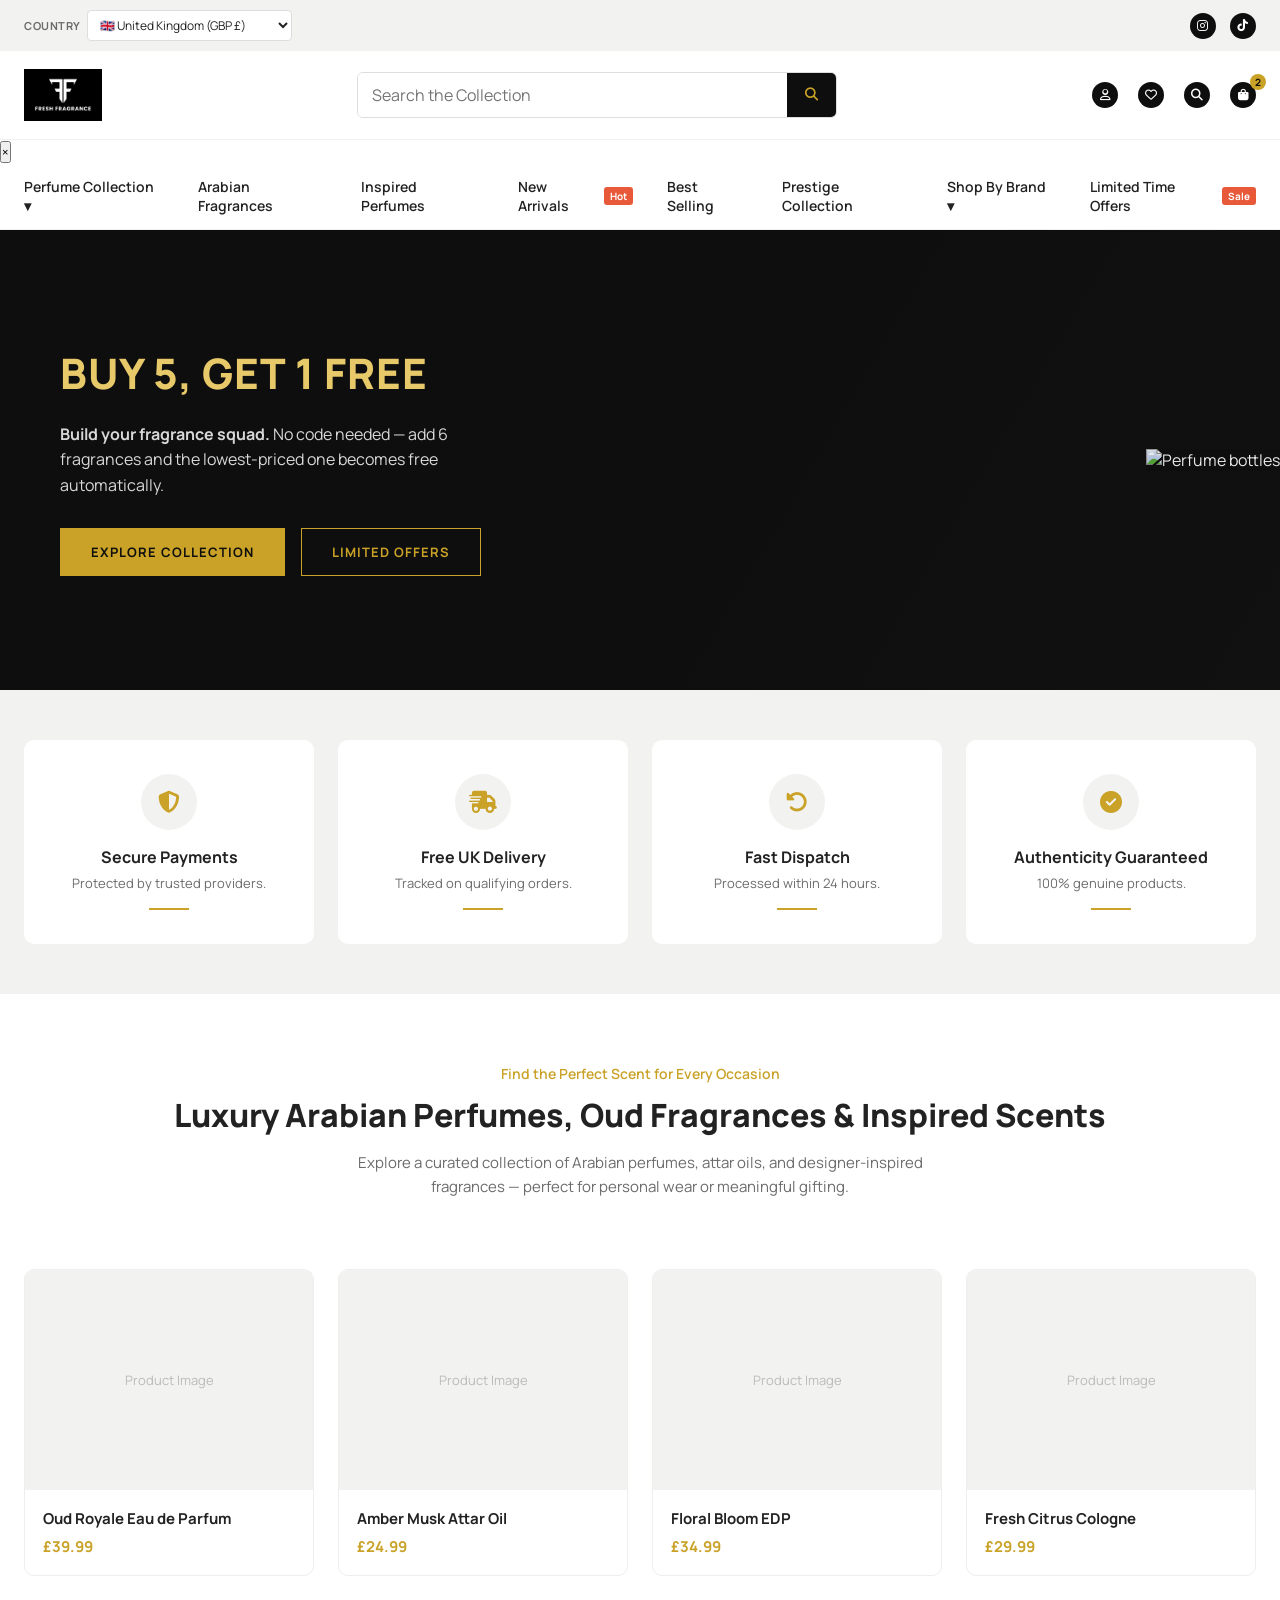
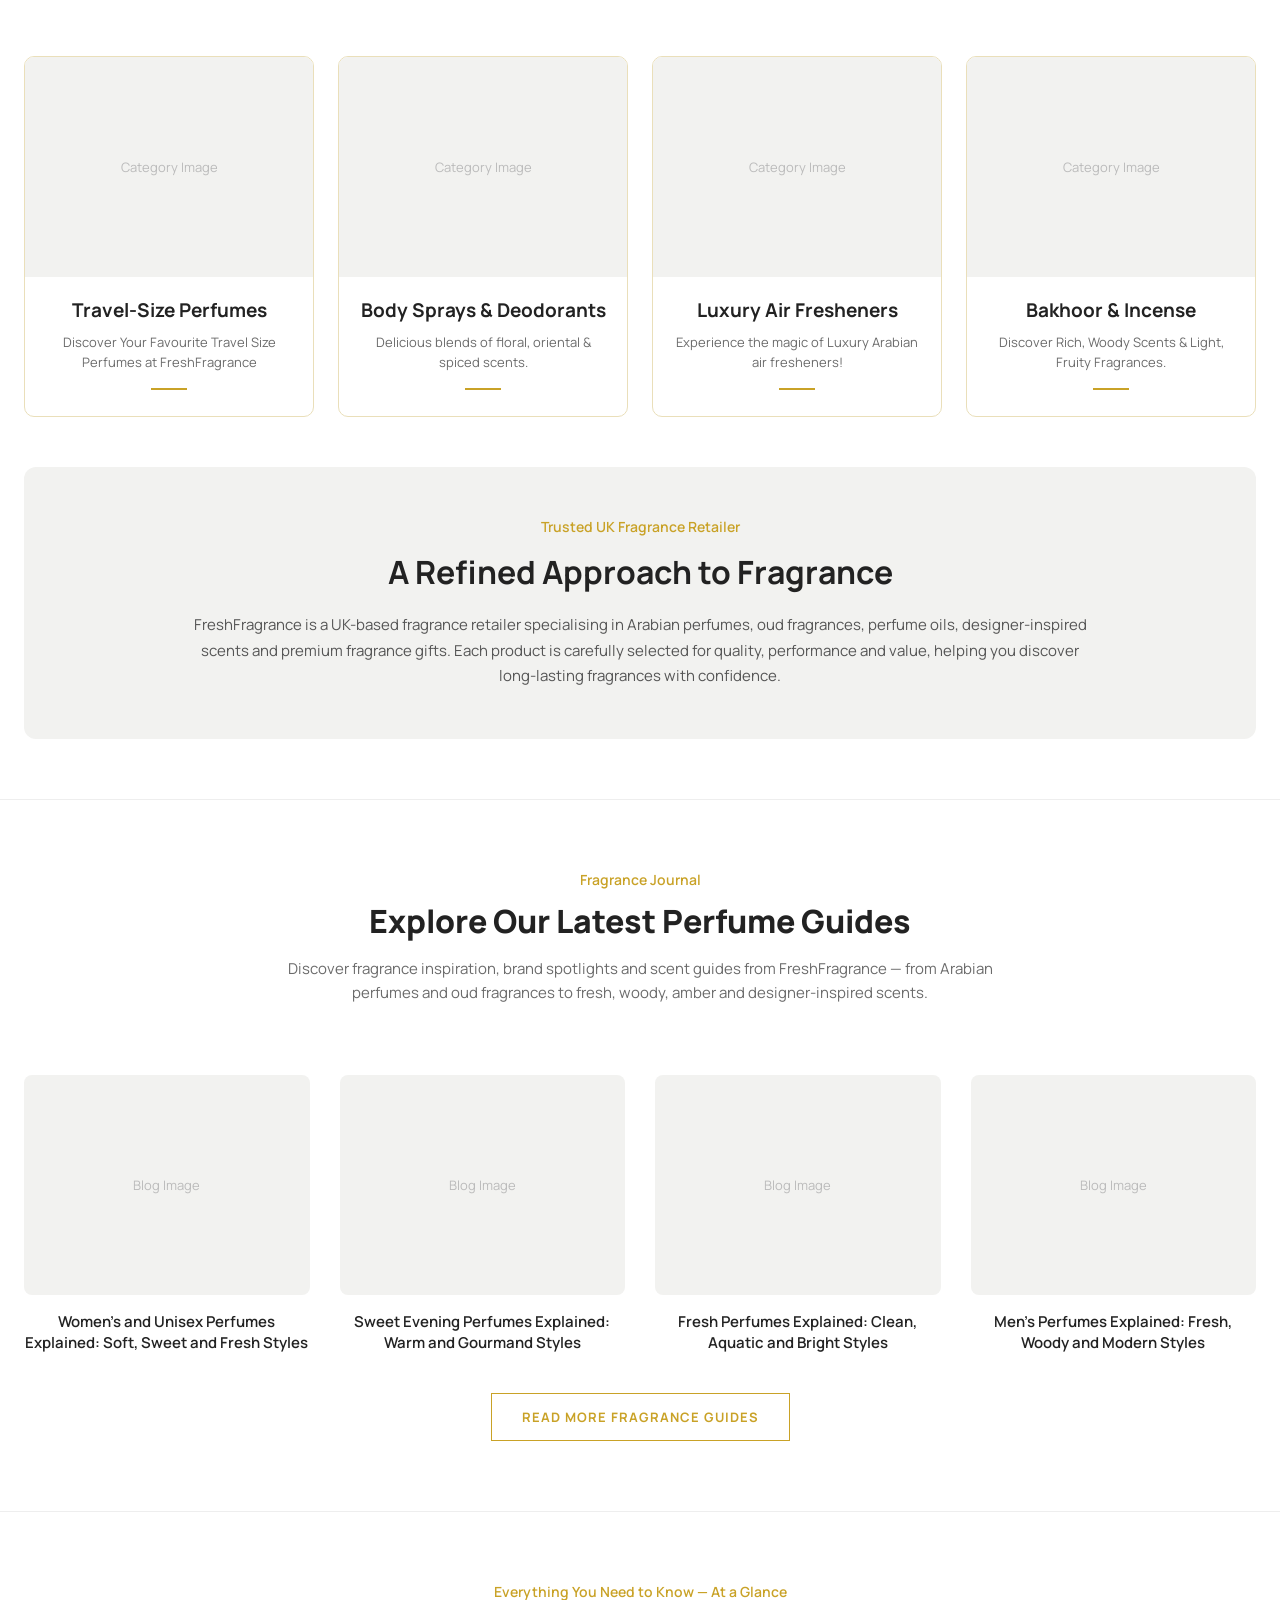
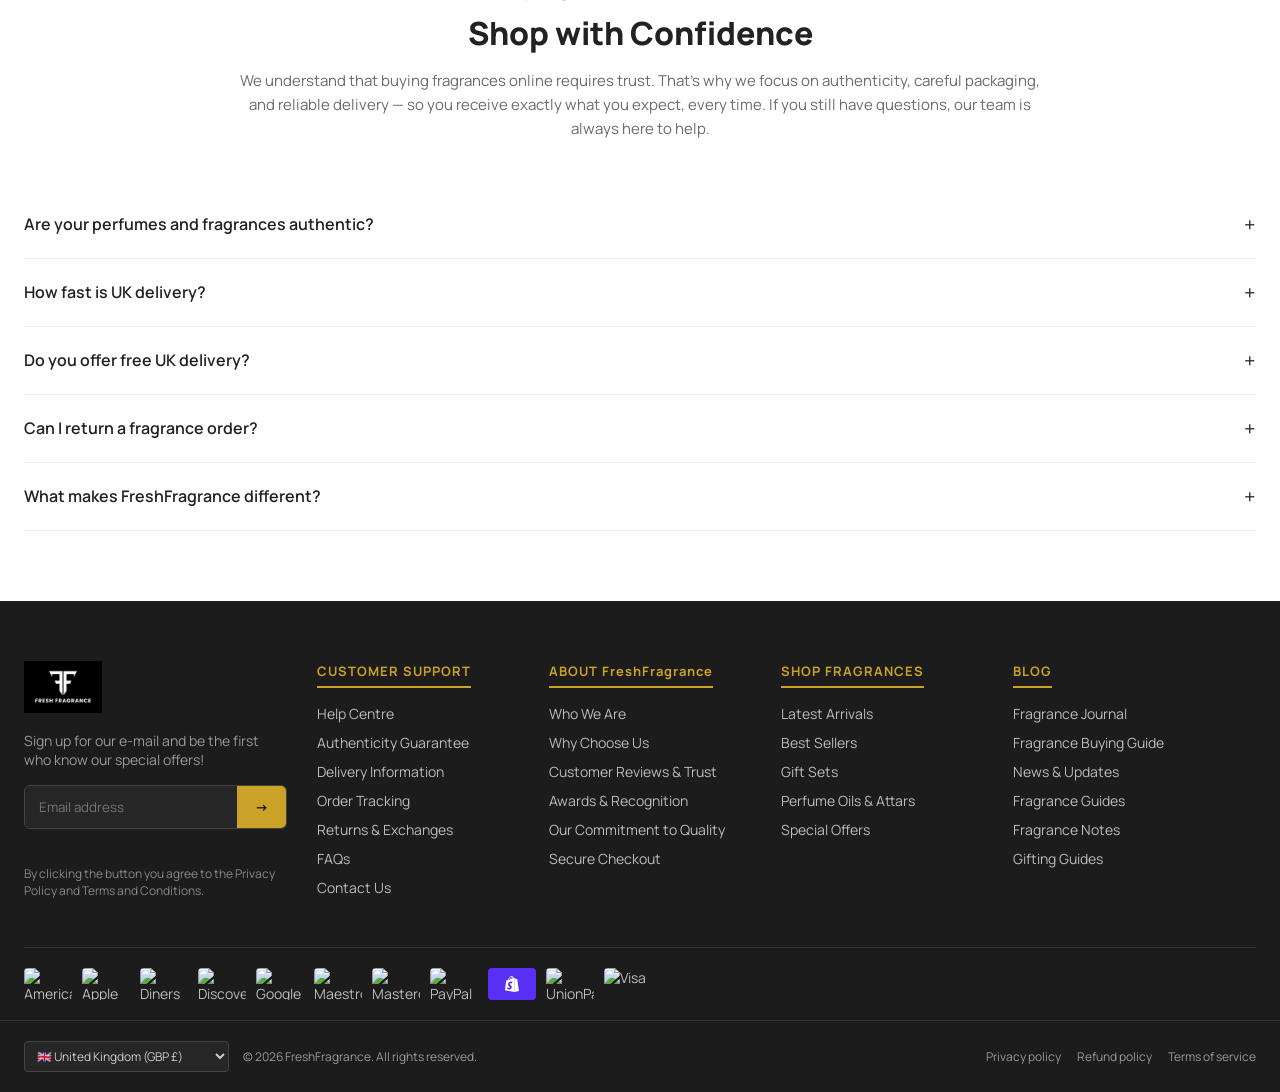
==== commit c6efd2e0: "Update index.html" ====
--- a/index.html
+++ b/index.html
@@ -1356,7 +1356,7 @@
                             <div class="mega-col">
                                 <h4 data-i18n="nav.shopByType">SHOP BY TYPE</h4>
                                 <ul>
-                                    <li><a href="#" data-i18n="nav.perfumeSprays">Perfume Sprays</a></li>
+                                    <li><a href="perfume-sprays.html" data-i18n="nav.perfumeSprays">Perfume Sprays</a></li>
                                     <li><a href="#" data-i18n="nav.giftSets">Fragrance Gift Sets</a></li>
                                     <li><a href="#" data-i18n="nav.attars">Perfume Oils & Attars</a></li>
                                     <li><a href="#" data-i18n="nav.bodySprays">Body Sprays & Deodorants</a></li>
